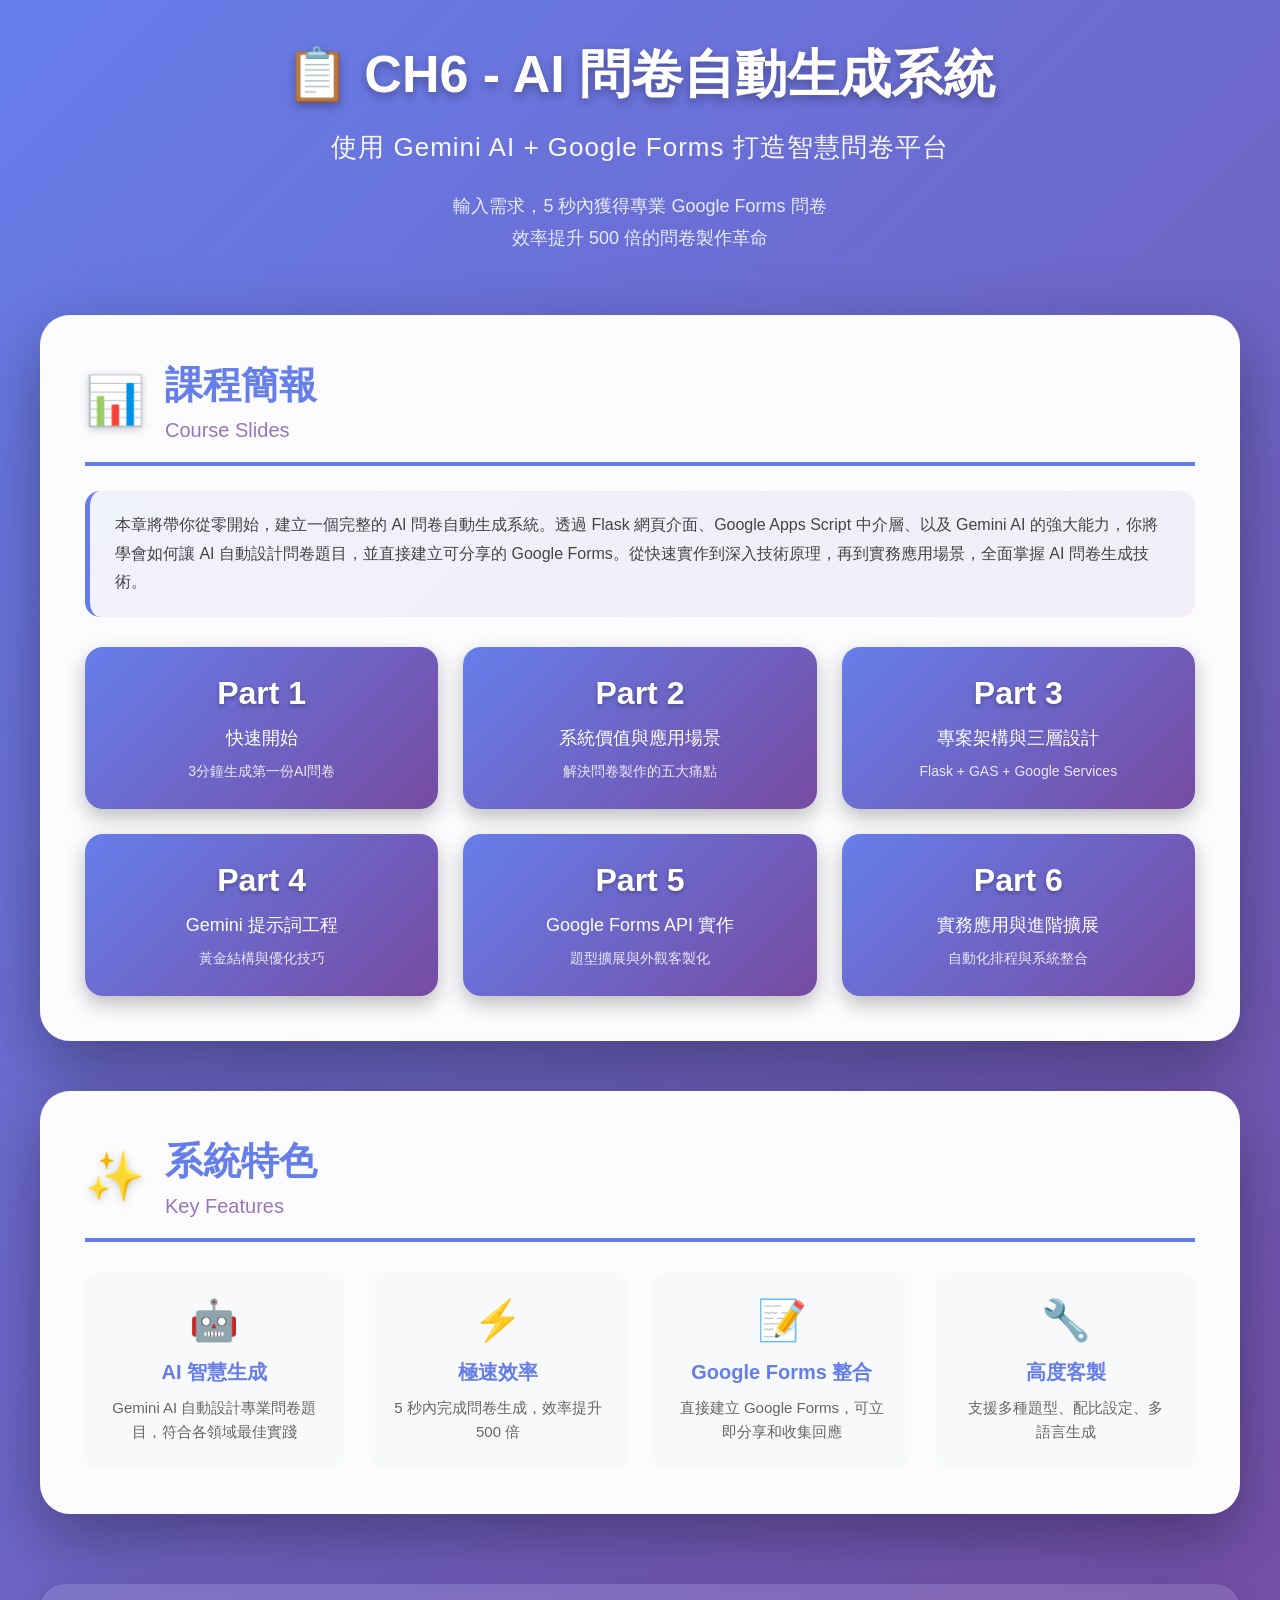
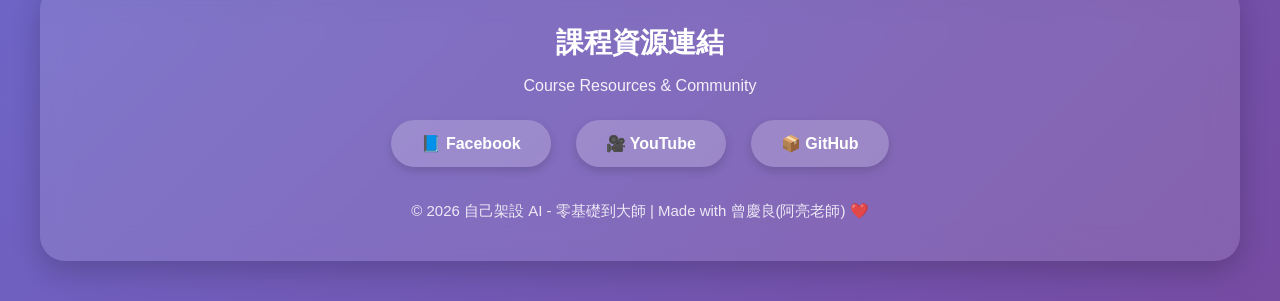
==== index.html @ 2ecb30a2 "Add index.html for GitHub Pages redirect 🤖 Generated with [Claude Code](https://claude.com/claude-co" ====
<!DOCTYPE html>
<html lang="zh-TW">
<head>
    <meta charset="UTF-8">
    <meta http-equiv="refresh" content="0; url=slides/index.html">
    <title>CH6 - AI 問卷自動生成系統</title>
</head>
<body>
    <p>正在導向簡報頁面... <a href="slides/index.html">如果沒有自動跳轉，請點擊此處</a></p>
</body>
</html>
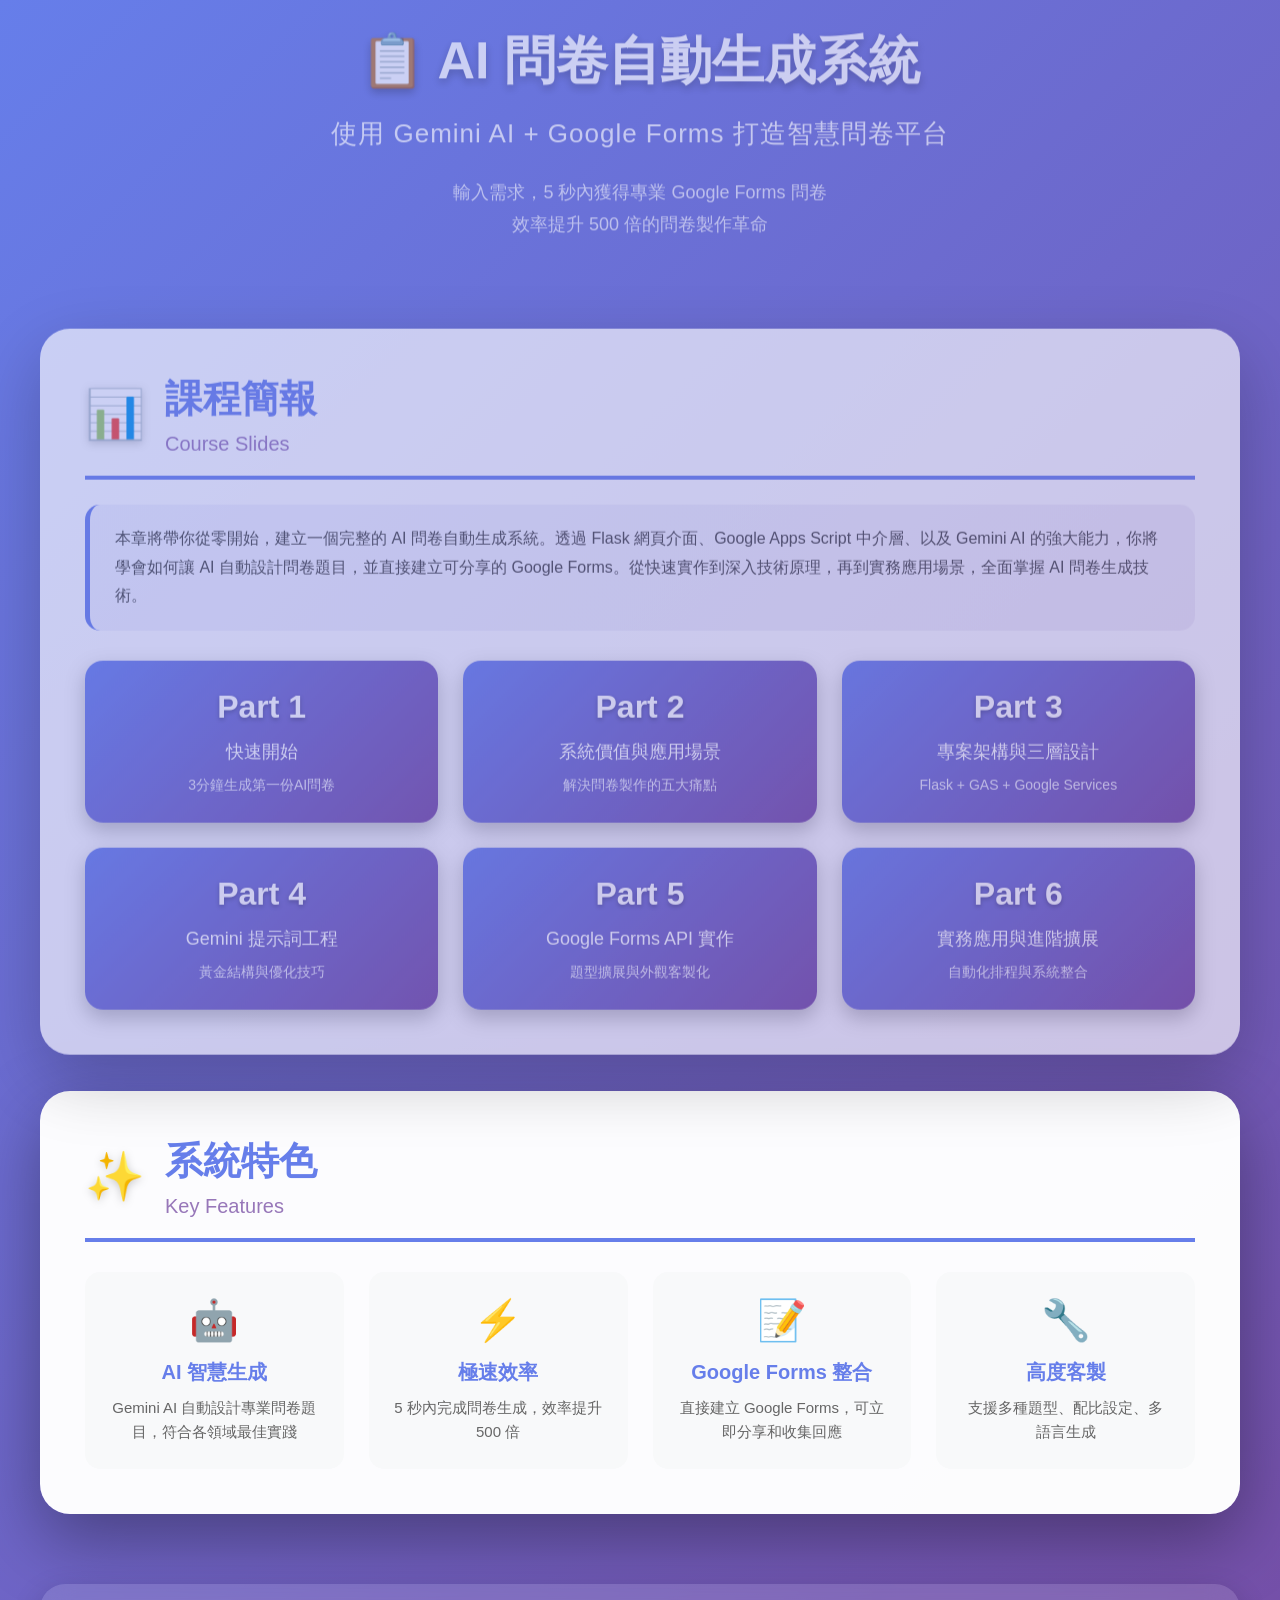
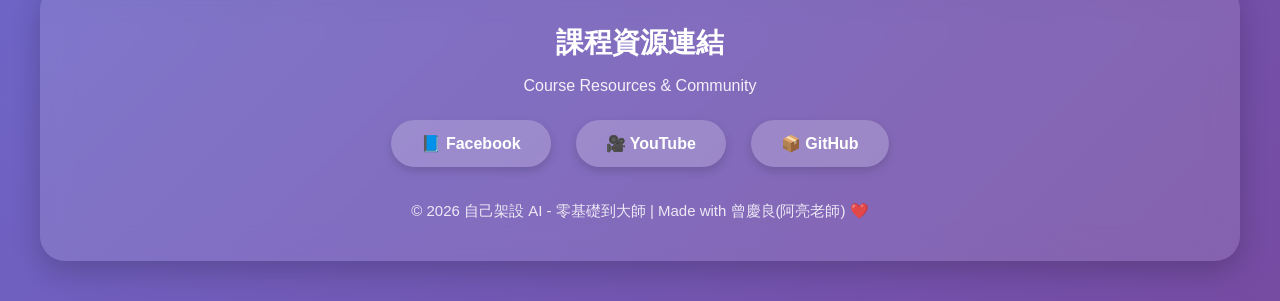
==== commit ec7003ef: "Remove CH6 prefix and delete screenshot folder" ====
--- a/index.html
+++ b/index.html
@@ -3,7 +3,7 @@
 <head>
     <meta charset="UTF-8">
     <meta http-equiv="refresh" content="0; url=slides/index.html">
-    <title>CH6 - AI 問卷自動生成系統</title>
+    <title>AI 問卷自動生成系統</title>
 </head>
 <body>
     <p>正在導向簡報頁面... <a href="slides/index.html">如果沒有自動跳轉，請點擊此處</a></p>
